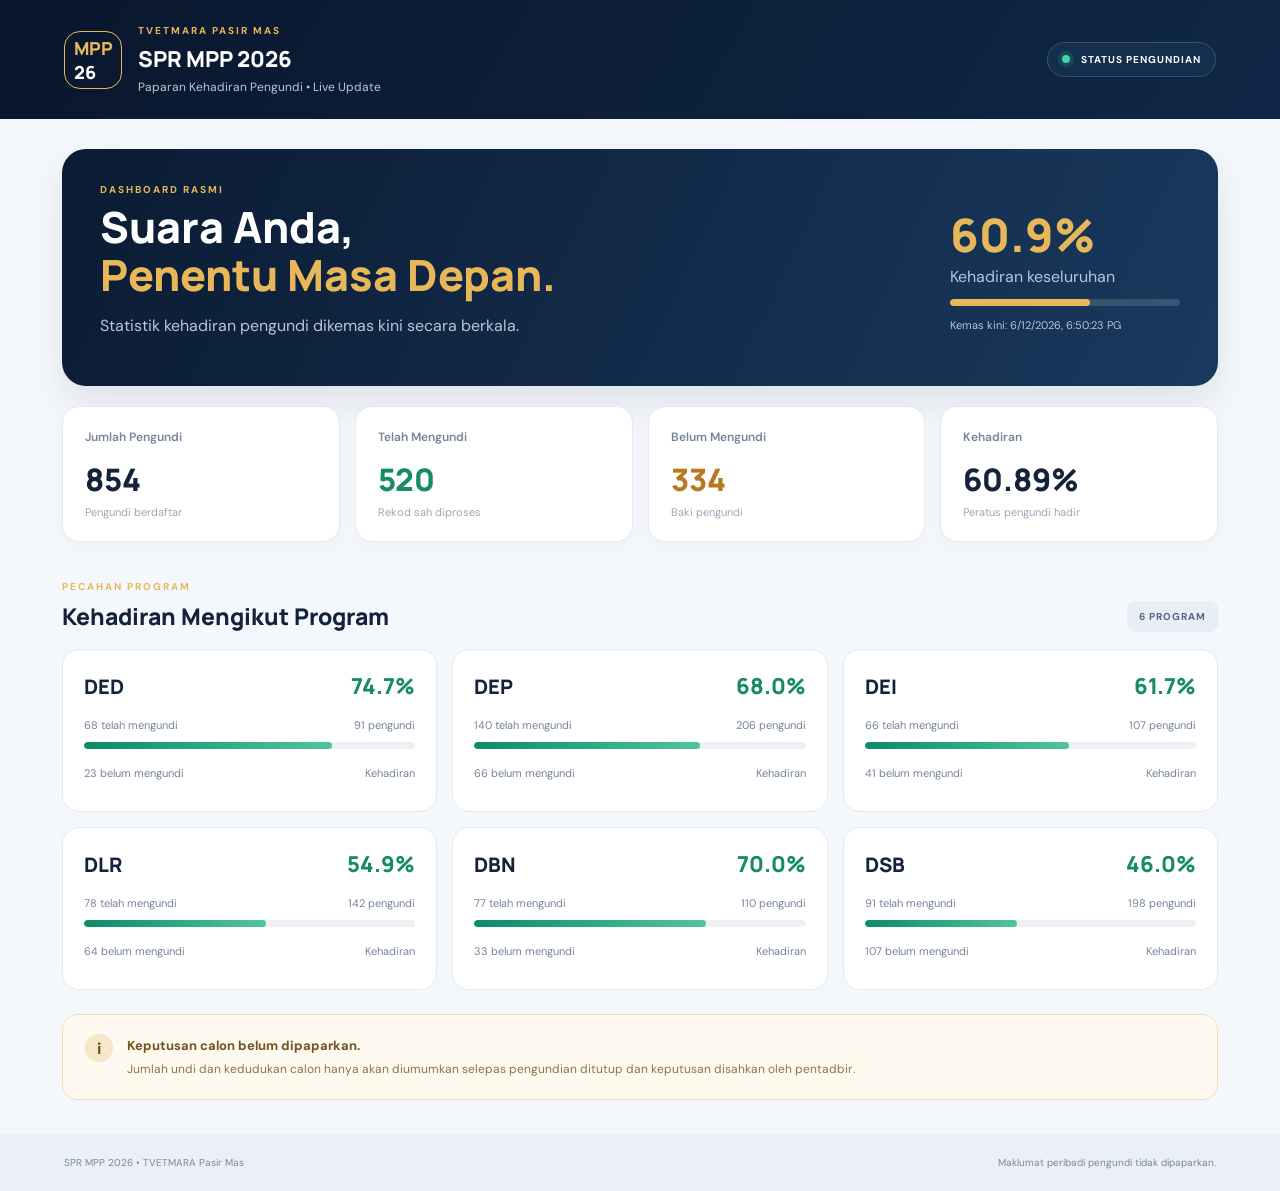
==== index.html @ 7d672038 "Add files via upload" ====
<!doctype html>
<html lang="ms">
<head>
  <meta charset="utf-8">
  <meta name="viewport" content="width=device-width,initial-scale=1">
  <title>SPR MPP 2026 | Live Turnout</title>
  <link rel="stylesheet" href="style.css">
</head>
<body>
  <header class="topbar">
    <div class="brand-mark">MPP<span>26</span></div>
    <div>
      <div class="eyebrow">TVETMARA PASIR MAS</div>
      <h1>SPR MPP 2026</h1>
      <p class="subtitle">Paparan Kehadiran Pengundi • Live Update</p>
    </div>
    <div class="live-pill"><span class="pulse"></span> STATUS PENGUNDIAN</div>
  </header>

  <main>
    <section class="hero">
      <div>
        <p class="eyebrow">DASHBOARD RASMI</p>
        <h2>Suara Anda,<br><span>Penentu Masa Depan.</span></h2>
        <p class="muted">Statistik kehadiran pengundi dikemas kini secara berkala.</p>
      </div>
      <div class="hero-side">
        <div class="big-number" id="overallRate">—%</div>
        <div class="muted">Kehadiran keseluruhan</div>
        <div class="progress"><span id="overallProgress"></span></div>
        <div class="small muted" id="updatedAt">Menunggu sambungan data…</div>
      </div>
    </section>

    <section class="stats-grid" aria-label="Statistik keseluruhan">
      <article class="stat-card"><div class="stat-label">Jumlah Pengundi</div><div class="stat-value" id="totalVoters">854</div><div class="stat-note">Pengundi berdaftar</div></article>
      <article class="stat-card"><div class="stat-label">Telah Mengundi</div><div class="stat-value green" id="voted">—</div><div class="stat-note">Rekod sah diproses</div></article>
      <article class="stat-card"><div class="stat-label">Belum Mengundi</div><div class="stat-value amber" id="notVoted">—</div><div class="stat-note">Baki pengundi</div></article>
      <article class="stat-card"><div class="stat-label">Kehadiran</div><div class="stat-value" id="rate">—%</div><div class="stat-note">Peratus pengundi hadir</div></article>
    </section>

    <section class="section-head">
      <div><p class="eyebrow">PECAHAN PROGRAM</p><h2>Kehadiran Mengikut Program</h2></div>
      <span class="tag">6 PROGRAM</span>
    </section>
    <section class="program-grid" id="programGrid"></section>

    <section class="notice">
      <div class="notice-icon">i</div>
      <div><strong>Keputusan calon belum dipaparkan.</strong><p>Jumlah undi dan kedudukan calon hanya akan diumumkan selepas pengundian ditutup dan keputusan disahkan oleh pentadbir.</p></div>
    </section>
  </main>

  <footer>
    <span>SPR MPP 2026 • TVETMARA Pasir Mas</span>
    <span>Maklumat peribadi pengundi tidak dipaparkan.</span>
  </footer>
  <script src="app.js"></script>
</body>
</html>
---- style.css ----
@import url('https://fonts.googleapis.com/css2?family=DM+Sans:wght@400;500;600;700&family=Manrope:wght@400;500;600;700;800&display=swap');
:root{--navy:#09172d;--navy2:#102747;--gold:#e8b75a;--ink:#14233b;--muted:#75839a;--bg:#f4f7fb;--line:#e4eaf2;--green:#168a69;--amber:#b7791f}
*{box-sizing:border-box}body{margin:0;background:var(--bg);color:var(--ink);font-family:'DM Sans',sans-serif}.topbar{display:flex;align-items:center;gap:16px;padding:24px max(5vw,22px);background:linear-gradient(120deg,var(--navy),var(--navy2));color:white}.brand-mark{width:58px;height:58px;display:grid;place-content:center;border:1px solid #e8b75a;border-radius:16px;color:var(--gold);font-family:Manrope;font-weight:800;font-size:18px}.brand-mark span{color:white}.eyebrow{font-size:10px;letter-spacing:2px;font-weight:700;color:var(--gold);margin:0 0 7px}.topbar h1{font:800 22px Manrope;margin:0}.subtitle{font-size:12px;color:#b8c7da;margin:5px 0 0}.live-pill{margin-left:auto;border:1px solid #38526f;background:#142e4d;border-radius:30px;padding:10px 14px;font-size:10px;letter-spacing:1px;font-weight:700;white-space:nowrap}.pulse{display:inline-block;width:8px;height:8px;background:#40d5a2;border-radius:50%;margin-right:8px;box-shadow:0 0 0 4px #40d5a222}main{max-width:1200px;margin:30px auto;padding:0 22px}.hero{background:linear-gradient(115deg,#0b1b33,#19395e);border-radius:24px;padding:34px 38px;color:white;display:flex;justify-content:space-between;gap:24px;align-items:center;box-shadow:0 16px 35px #10274718}.hero h2{font:800 clamp(28px,4vw,43px)/1.12 Manrope;margin:0 0 12px}.hero h2 span{color:var(--gold)}.muted{color:#b6c5d8}.hero-side{min-width:230px}.big-number{font:800 46px Manrope;color:var(--gold)}.progress{height:7px;border-radius:9px;background:#ffffff24;margin:12px 0;overflow:hidden}.progress span{display:block;height:100%;width:0;background:var(--gold);border-radius:9px;transition:width .5s}.small{font-size:11px}.stats-grid{display:grid;grid-template-columns:repeat(4,1fr);gap:15px;margin:20px 0 38px}.stat-card{background:white;border:1px solid var(--line);border-radius:17px;padding:22px;box-shadow:0 5px 18px #0c244208}.stat-label{font-size:12px;color:var(--muted);font-weight:600}.stat-value{font:800 31px Manrope;margin:13px 0 5px}.stat-value.green{color:var(--green)}.stat-value.amber{color:var(--amber)}.stat-note{font-size:11px;color:#9aa6b6}.section-head{display:flex;align-items:end;justify-content:space-between;margin-bottom:17px}.section-head h2{font:800 23px Manrope;margin:0}.tag{font-size:10px;letter-spacing:1px;border-radius:8px;background:#e8eef6;color:#52657e;padding:9px 12px;font-weight:700}.program-grid{display:grid;grid-template-columns:repeat(3,1fr);gap:15px}.program-card{background:white;border:1px solid var(--line);border-radius:17px;padding:21px}.program-top{display:flex;justify-content:space-between;align-items:center}.program-code{font:800 20px Manrope}.program-rate{font:800 22px Manrope;color:var(--green)}.program-meta{display:flex;justify-content:space-between;margin:17px 0 10px;font-size:11px;color:var(--muted)}.bar{height:7px;background:#edf1f6;border-radius:9px;overflow:hidden}.bar span{display:block;width:0;height:100%;background:linear-gradient(90deg,#0d8a68,#50c4a0);border-radius:9px;transition:width .5s}.notice{display:flex;gap:14px;align-items:flex-start;margin:24px 0 10px;padding:19px 22px;border:1px solid #f0dfb7;background:#fffaf0;border-radius:15px;color:#715321}.notice-icon{display:grid;place-content:center;width:28px;height:28px;border-radius:50%;background:#f5e7c7;font-weight:800}.notice strong{font-size:13px}.notice p{font-size:12px;line-height:1.6;margin:5px 0 0;color:#8c7447}footer{display:flex;justify-content:space-between;gap:10px;padding:22px max(5vw,22px);margin-top:34px;background:#eaf0f6;color:#7a899d;font-size:10px}
@media(max-width:800px){.stats-grid{grid-template-columns:repeat(2,1fr)}.program-grid{grid-template-columns:repeat(2,1fr)}.hero{padding:27px;align-items:flex-start;flex-direction:column}.hero-side{width:100%}.live-pill{display:none}}
@media(max-width:520px){.program-grid{grid-template-columns:1fr}.stat-card{padding:17px}.stat-value{font-size:26px}.section-head h2{font-size:19px}footer{flex-direction:column}}
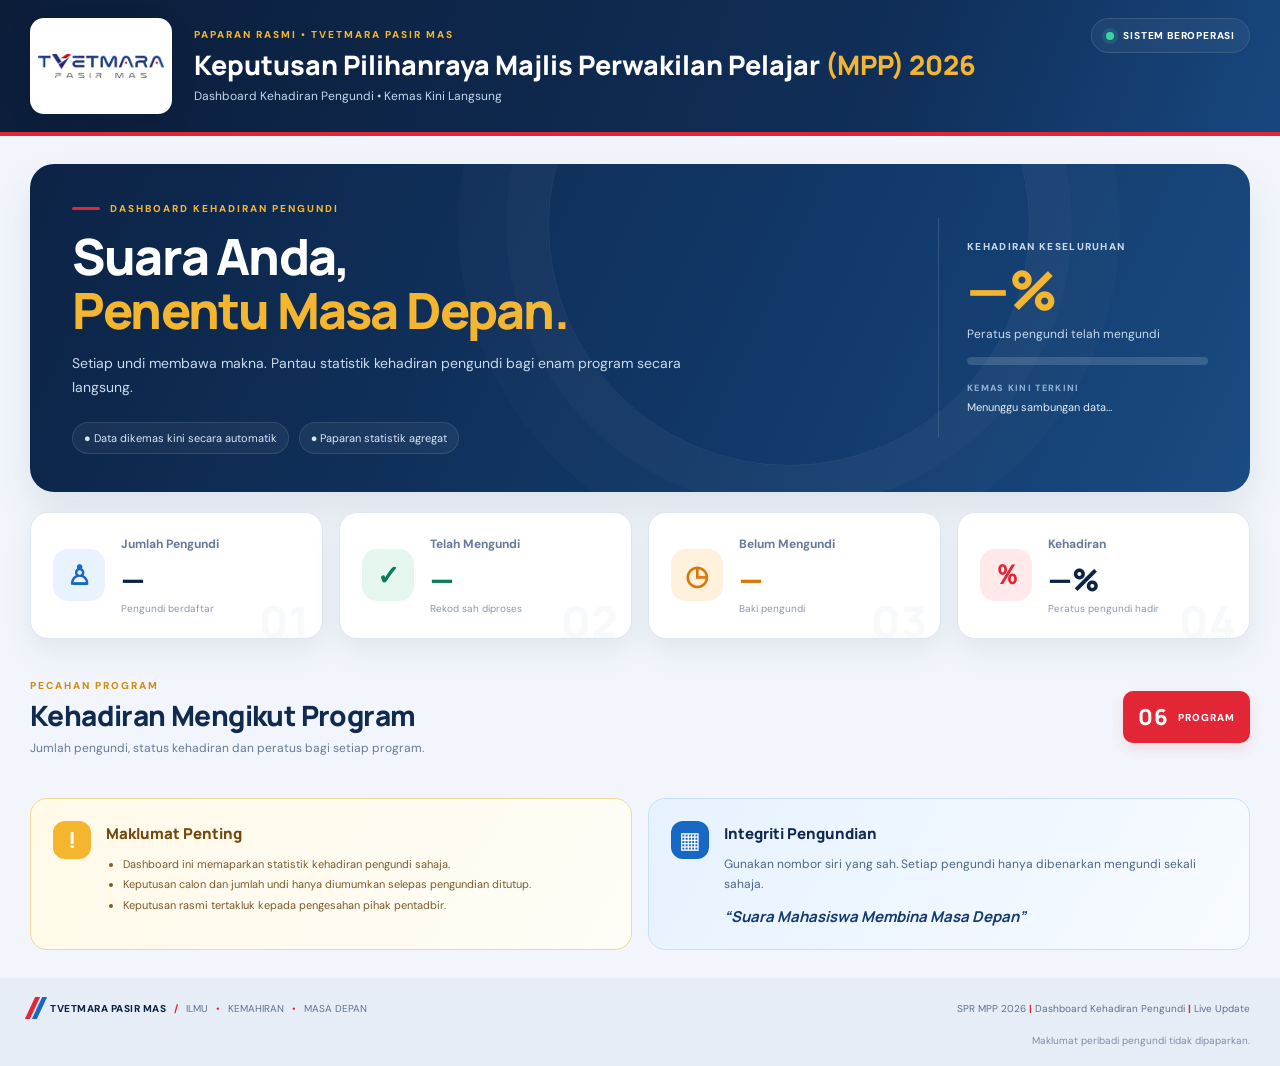
==== commit ff33582a: "Add files via upload" ====
--- a/index.html
+++ b/index.html
@@ -1,60 +1,45 @@
 <!doctype html>
 <html lang="ms">
 <head>
-  <meta charset="utf-8">
-  <meta name="viewport" content="width=device-width,initial-scale=1">
-  <title>SPR MPP 2026 | Live Turnout</title>
-  <link rel="stylesheet" href="style.css">
+<meta charset="utf-8"><meta name="viewport" content="width=device-width,initial-scale=1">
+<meta name="theme-color" content="#102d57">
+<title>Keputusan Pilihanraya Majlis Perwakilan Pelajar (MPP) 2026 | TVETMARA Pasir Mas</title>
+<link rel="preconnect" href="https://fonts.googleapis.com"><link rel="preconnect" href="https://fonts.gstatic.com" crossorigin>
+<link href="https://fonts.googleapis.com/css2?family=DM+Sans:wght@400;500;600;700&family=Manrope:wght@400;500;600;700;800&display=swap" rel="stylesheet">
+<link rel="stylesheet" href="style.css">
 </head>
 <body>
-  <header class="topbar">
-    <div class="brand-mark">MPP<span>26</span></div>
-    <div>
-      <div class="eyebrow">TVETMARA PASIR MAS</div>
-      <h1>SPR MPP 2026</h1>
-      <p class="subtitle">Paparan Kehadiran Pengundi • Live Update</p>
-    </div>
-    <div class="live-pill"><span class="pulse"></span> STATUS PENGUNDIAN</div>
-  </header>
-
-  <main>
-    <section class="hero">
-      <div>
-        <p class="eyebrow">DASHBOARD RASMI</p>
-        <h2>Suara Anda,<br><span>Penentu Masa Depan.</span></h2>
-        <p class="muted">Statistik kehadiran pengundi dikemas kini secara berkala.</p>
-      </div>
-      <div class="hero-side">
-        <div class="big-number" id="overallRate">—%</div>
-        <div class="muted">Kehadiran keseluruhan</div>
-        <div class="progress"><span id="overallProgress"></span></div>
-        <div class="small muted" id="updatedAt">Menunggu sambungan data…</div>
-      </div>
-    </section>
-
-    <section class="stats-grid" aria-label="Statistik keseluruhan">
-      <article class="stat-card"><div class="stat-label">Jumlah Pengundi</div><div class="stat-value" id="totalVoters">854</div><div class="stat-note">Pengundi berdaftar</div></article>
-      <article class="stat-card"><div class="stat-label">Telah Mengundi</div><div class="stat-value green" id="voted">—</div><div class="stat-note">Rekod sah diproses</div></article>
-      <article class="stat-card"><div class="stat-label">Belum Mengundi</div><div class="stat-value amber" id="notVoted">—</div><div class="stat-note">Baki pengundi</div></article>
-      <article class="stat-card"><div class="stat-label">Kehadiran</div><div class="stat-value" id="rate">—%</div><div class="stat-note">Peratus pengundi hadir</div></article>
-    </section>
-
-    <section class="section-head">
-      <div><p class="eyebrow">PECAHAN PROGRAM</p><h2>Kehadiran Mengikut Program</h2></div>
-      <span class="tag">6 PROGRAM</span>
-    </section>
-    <section class="program-grid" id="programGrid"></section>
-
-    <section class="notice">
-      <div class="notice-icon">i</div>
-      <div><strong>Keputusan calon belum dipaparkan.</strong><p>Jumlah undi dan kedudukan calon hanya akan diumumkan selepas pengundian ditutup dan keputusan disahkan oleh pentadbir.</p></div>
-    </section>
-  </main>
-
-  <footer>
-    <span>SPR MPP 2026 • TVETMARA Pasir Mas</span>
-    <span>Maklumat peribadi pengundi tidak dipaparkan.</span>
-  </footer>
-  <script src="app.js"></script>
-</body>
-</html>+<header class="topbar"><div class="brand">
+  <div class="logo-wrap"><img class="official-logo" src="assets/logo-tvetmara-pasir-mas.png" alt="Logo rasmi TVETMARA Pasir Mas" onerror="this.style.display='none';document.getElementById('logoFallback').style.display='grid';">
+  <div class="logo-fallback" id="logoFallback">TVET<span>MARA</span><small>PASIR MAS</small></div></div>
+  <div class="brand-copy"><p class="eyebrow">PAPARAN RASMI • TVETMARA PASIR MAS</p>
+  <h1>Keputusan Pilihanraya Majlis Perwakilan Pelajar <span>(MPP) 2026</span></h1>
+  <p class="subtitle">Dashboard Kehadiran Pengundi • Kemas Kini Langsung</p></div>
+  <div class="live-pill"><span class="pulse"></span>SISTEM BEROPERASI</div>
+</div></header>
+<main class="dashboard">
+<section class="hero"><div class="hero-copy"><div class="hero-kicker"><span class="kicker-line"></span>DASHBOARD KEHADIRAN PENGUNDI</div>
+<h2>Suara Anda,<br><span>Penentu Masa Depan.</span></h2>
+<p>Setiap undi membawa makna. Pantau statistik kehadiran pengundi bagi enam program secara langsung.</p>
+<div class="hero-badges"><span>● Data dikemas kini secara automatik</span><span>● Paparan statistik agregat</span></div></div>
+<aside class="hero-side"><div class="hero-side-label">KEHADIRAN KESELURUHAN</div><div class="big-number" id="overallRate">—%</div>
+<div class="muted">Peratus pengundi telah mengundi</div><div class="progress"><span id="overallProgress"></span></div>
+<div class="updated-label">KEMAS KINI TERKINI</div><div class="small" id="updatedAt">Menunggu sambungan data…</div></aside>
+</section>
+<section class="stats-grid" aria-label="Statistik keseluruhan">
+<article class="stat-card stat-blue"><div class="stat-icon">♙</div><div><div class="stat-label">Jumlah Pengundi</div><div class="stat-value" id="totalVoters">—</div><div class="stat-note">Pengundi berdaftar</div></div><div class="stat-watermark">01</div></article>
+<article class="stat-card stat-green"><div class="stat-icon">✓</div><div><div class="stat-label">Telah Mengundi</div><div class="stat-value green" id="voted">—</div><div class="stat-note">Rekod sah diproses</div></div><div class="stat-watermark">02</div></article>
+<article class="stat-card stat-orange"><div class="stat-icon">◷</div><div><div class="stat-label">Belum Mengundi</div><div class="stat-value amber" id="notVoted">—</div><div class="stat-note">Baki pengundi</div></div><div class="stat-watermark">03</div></article>
+<article class="stat-card stat-red"><div class="stat-icon">％</div><div><div class="stat-label">Kehadiran</div><div class="stat-value" id="rate">—%</div><div class="stat-note">Peratus pengundi hadir</div></div><div class="stat-watermark">04</div></article>
+</section>
+<section class="section-head"><div><p class="eyebrow section-eyebrow">PECAHAN PROGRAM</p><h2>Kehadiran Mengikut Program</h2><p class="section-description">Jumlah pengundi, status kehadiran dan peratus bagi setiap program.</p></div><span class="program-count"><strong>06</strong> PROGRAM</span></section>
+<section class="program-grid" id="programGrid" aria-label="Kehadiran mengikut program"></section>
+<section class="bottom-panels">
+<article class="notice"><div class="notice-icon">!</div><div><h3>Maklumat Penting</h3><ul><li>Dashboard ini memaparkan statistik kehadiran pengundi sahaja.</li><li>Keputusan calon dan jumlah undi hanya diumumkan selepas pengundian ditutup.</li><li>Keputusan rasmi tertakluk kepada pengesahan pihak pentadbir.</li></ul></div></article>
+<article class="voting-panel"><div class="calendar-icon">▦</div><div><h3>Integriti Pengundian</h3><p>Gunakan nombor siri yang sah. Setiap pengundi hanya dibenarkan mengundi sekali sahaja.</p><span class="quote">“Suara Mahasiswa Membina Masa Depan”</span></div></article>
+</section></main>
+<footer class="footer"><div class="footer-brand"><span class="footer-slash"></span><strong>TVETMARA PASIR MAS</strong><span class="footer-divider">/</span> ILMU <i>•</i> KEMAHIRAN <i>•</i> MASA DEPAN</div>
+<div>SPR MPP 2026 <span class="footer-divider">|</span> Dashboard Kehadiran Pengundi <span class="footer-divider">|</span> Live Update</div>
+<p class="privacy-note">Maklumat peribadi pengundi tidak dipaparkan.</p></footer>
+<script src="app.js"></script>
+</body></html>
--- a/style.css
+++ b/style.css
@@ -1,5 +1,21 @@
-@import url('https://fonts.googleapis.com/css2?family=DM+Sans:wght@400;500;600;700&family=Manrope:wght@400;500;600;700;800&display=swap');
-:root{--navy:#09172d;--navy2:#102747;--gold:#e8b75a;--ink:#14233b;--muted:#75839a;--bg:#f4f7fb;--line:#e4eaf2;--green:#168a69;--amber:#b7791f}
-*{box-sizing:border-box}body{margin:0;background:var(--bg);color:var(--ink);font-family:'DM Sans',sans-serif}.topbar{display:flex;align-items:center;gap:16px;padding:24px max(5vw,22px);background:linear-gradient(120deg,var(--navy),var(--navy2));color:white}.brand-mark{width:58px;height:58px;display:grid;place-content:center;border:1px solid #e8b75a;border-radius:16px;color:var(--gold);font-family:Manrope;font-weight:800;font-size:18px}.brand-mark span{color:white}.eyebrow{font-size:10px;letter-spacing:2px;font-weight:700;color:var(--gold);margin:0 0 7px}.topbar h1{font:800 22px Manrope;margin:0}.subtitle{font-size:12px;color:#b8c7da;margin:5px 0 0}.live-pill{margin-left:auto;border:1px solid #38526f;background:#142e4d;border-radius:30px;padding:10px 14px;font-size:10px;letter-spacing:1px;font-weight:700;white-space:nowrap}.pulse{display:inline-block;width:8px;height:8px;background:#40d5a2;border-radius:50%;margin-right:8px;box-shadow:0 0 0 4px #40d5a222}main{max-width:1200px;margin:30px auto;padding:0 22px}.hero{background:linear-gradient(115deg,#0b1b33,#19395e);border-radius:24px;padding:34px 38px;color:white;display:flex;justify-content:space-between;gap:24px;align-items:center;box-shadow:0 16px 35px #10274718}.hero h2{font:800 clamp(28px,4vw,43px)/1.12 Manrope;margin:0 0 12px}.hero h2 span{color:var(--gold)}.muted{color:#b6c5d8}.hero-side{min-width:230px}.big-number{font:800 46px Manrope;color:var(--gold)}.progress{height:7px;border-radius:9px;background:#ffffff24;margin:12px 0;overflow:hidden}.progress span{display:block;height:100%;width:0;background:var(--gold);border-radius:9px;transition:width .5s}.small{font-size:11px}.stats-grid{display:grid;grid-template-columns:repeat(4,1fr);gap:15px;margin:20px 0 38px}.stat-card{background:white;border:1px solid var(--line);border-radius:17px;padding:22px;box-shadow:0 5px 18px #0c244208}.stat-label{font-size:12px;color:var(--muted);font-weight:600}.stat-value{font:800 31px Manrope;margin:13px 0 5px}.stat-value.green{color:var(--green)}.stat-value.amber{color:var(--amber)}.stat-note{font-size:11px;color:#9aa6b6}.section-head{display:flex;align-items:end;justify-content:space-between;margin-bottom:17px}.section-head h2{font:800 23px Manrope;margin:0}.tag{font-size:10px;letter-spacing:1px;border-radius:8px;background:#e8eef6;color:#52657e;padding:9px 12px;font-weight:700}.program-grid{display:grid;grid-template-columns:repeat(3,1fr);gap:15px}.program-card{background:white;border:1px solid var(--line);border-radius:17px;padding:21px}.program-top{display:flex;justify-content:space-between;align-items:center}.program-code{font:800 20px Manrope}.program-rate{font:800 22px Manrope;color:var(--green)}.program-meta{display:flex;justify-content:space-between;margin:17px 0 10px;font-size:11px;color:var(--muted)}.bar{height:7px;background:#edf1f6;border-radius:9px;overflow:hidden}.bar span{display:block;width:0;height:100%;background:linear-gradient(90deg,#0d8a68,#50c4a0);border-radius:9px;transition:width .5s}.notice{display:flex;gap:14px;align-items:flex-start;margin:24px 0 10px;padding:19px 22px;border:1px solid #f0dfb7;background:#fffaf0;border-radius:15px;color:#715321}.notice-icon{display:grid;place-content:center;width:28px;height:28px;border-radius:50%;background:#f5e7c7;font-weight:800}.notice strong{font-size:13px}.notice p{font-size:12px;line-height:1.6;margin:5px 0 0;color:#8c7447}footer{display:flex;justify-content:space-between;gap:10px;padding:22px max(5vw,22px);margin-top:34px;background:#eaf0f6;color:#7a899d;font-size:10px}
-@media(max-width:800px){.stats-grid{grid-template-columns:repeat(2,1fr)}.program-grid{grid-template-columns:repeat(2,1fr)}.hero{padding:27px;align-items:flex-start;flex-direction:column}.hero-side{width:100%}.live-pill{display:none}}
-@media(max-width:520px){.program-grid{grid-template-columns:1fr}.stat-card{padding:17px}.stat-value{font-size:26px}.section-head h2{font-size:19px}footer{flex-direction:column}}
+ :root{--navy:#0d2344;--navy2:#123b70;--blue:#1768c4;--red:#e32636;--gold:#f4b52f;--ink:#102a50;--muted:#657b9b;--bg:#f2f6fc;--line:#dce6f3;--green:#087b5a;--orange:#d97706;--shadow:0 12px 30px rgba(16,42,80,.08)}
+*{box-sizing:border-box}html{scroll-behavior:smooth}body{margin:0;background:var(--bg);color:var(--ink);font-family:"DM Sans",Arial,sans-serif}
+.topbar{background:linear-gradient(110deg,#0b1d39,#102f59 70%,#17477f);color:#fff;border-bottom:4px solid var(--red);position:relative;overflow:hidden}.brand{max-width:1440px;margin:auto;padding:18px 30px;display:flex;align-items:center;gap:22px}
+.logo-wrap{flex:0 0 142px;width:142px;height:96px;background:#fff;border-radius:14px;padding:8px;display:flex;align-items:center;justify-content:center;box-shadow:0 8px 22px #06162b30}.official-logo{max-width:100%;max-height:100%;object-fit:contain}.logo-fallback{display:none;width:100%;height:100%;place-content:center;text-align:center;font-family:Manrope,sans-serif;font-weight:800;font-size:20px;line-height:1;color:#123b70;letter-spacing:-1px}.logo-fallback span{color:#e32636}.logo-fallback small{display:block;font-size:10px;letter-spacing:3px;margin-top:6px;color:#123b70}
+.brand-copy{min-width:0;max-width:900px}.eyebrow{font-size:10px;letter-spacing:2px;font-weight:800;color:var(--gold);margin:0 0 8px}.brand h1{font:800 clamp(19px,2.1vw,30px)/1.22 Manrope,sans-serif;margin:0;color:#fff;max-width:920px}.brand h1 span{color:var(--gold)}.subtitle{font-size:12px;color:#c4d6ec;margin:7px 0 0}
+.live-pill{margin-left:auto;align-self:flex-start;display:flex;align-items:center;gap:9px;border:1px solid #3c5d83;background:#ffffff0c;border-radius:30px;padding:10px 14px;font-size:10px;letter-spacing:.8px;font-weight:800;white-space:nowrap}.pulse{width:8px;height:8px;background:#39d6a1;border-radius:50%;box-shadow:0 0 0 4px #39d6a125;animation:pulse 2s infinite}@keyframes pulse{50%{box-shadow:0 0 0 8px #39d6a100}}
+.dashboard{max-width:1440px;margin:28px auto 0;padding:0 30px}.hero{position:relative;overflow:hidden;display:grid;grid-template-columns:minmax(0,1fr) 270px;gap:30px;align-items:center;background:linear-gradient(115deg,#0c2345,#123a6b 65%,#1a4b82);border-radius:24px;padding:38px 42px;color:#fff;box-shadow:0 20px 40px #102b4d18}
+.hero:before{content:"";position:absolute;right:220px;top:-180px;width:480px;height:480px;border:1px solid #ffffff12;border-radius:50%;box-shadow:0 0 0 42px #ffffff05,0 0 0 90px #ffffff04;pointer-events:none}.hero-kicker{font-size:10px;letter-spacing:2px;font-weight:800;color:var(--gold);display:flex;align-items:center;gap:10px;margin-bottom:14px}.kicker-line{width:28px;height:3px;background:var(--red);display:inline-block;border-radius:3px}
+.hero h2{font:800 clamp(30px,4vw,50px)/1.08 Manrope,sans-serif;margin:0 0 15px;letter-spacing:-1.8px}.hero h2 span{color:var(--gold)}.hero-copy>p{max-width:650px;color:#c9d9ee;font-size:14px;line-height:1.7;margin:0}.hero-badges{display:flex;flex-wrap:wrap;gap:10px;margin-top:22px;color:#d8e6f7;font-size:11px}.hero-badges span{background:#ffffff0d;border:1px solid #ffffff1b;padding:8px 11px;border-radius:20px}
+.hero-side{position:relative;padding:22px 0 22px 28px;border-left:1px solid #ffffff20}.hero-side-label,.updated-label{font-size:10px;font-weight:800;letter-spacing:1.3px;color:#c8d9ee}.big-number{font:800 54px/1.2 Manrope,sans-serif;color:var(--gold);margin:4px 0}.muted{font-size:12px;color:#c8d9ee}.progress{height:8px;border-radius:20px;background:#ffffff25;margin:15px 0 17px;overflow:hidden}.progress span{display:block;height:100%;width:0;background:linear-gradient(90deg,#f4b52f,#ffda78);border-radius:20px;transition:width .6s}.updated-label{font-size:9px;color:#90b1d7;margin-bottom:5px}.small{font-size:11px;color:#e2ebf7;line-height:1.5}
+.stats-grid{display:grid;grid-template-columns:repeat(4,minmax(0,1fr));gap:16px;margin:20px 0 40px}.stat-card{position:relative;display:flex;align-items:center;gap:16px;overflow:hidden;background:#fff;border:1px solid var(--line);border-radius:18px;padding:23px 22px;box-shadow:var(--shadow);min-width:0;transition:transform .2s,box-shadow .2s}.stat-card:hover,.program-card:hover{transform:translateY(-3px);box-shadow:0 16px 34px #102a5015}
+.stat-icon{width:52px;height:52px;flex:0 0 52px;display:grid;place-items:center;border-radius:15px;background:#e9f2ff;color:var(--blue);font-size:27px;font-weight:800}.stat-green .stat-icon{background:#e5f6ef;color:var(--green)}.stat-orange .stat-icon{background:#fff1dc;color:var(--orange)}.stat-red .stat-icon{background:#ffe9eb;color:var(--red)}
+.stat-label{font-size:12px;color:var(--muted);font-weight:700;white-space:nowrap}.stat-value{font:800 clamp(25px,2.4vw,34px)/1.25 Manrope,sans-serif;margin:8px 0 4px;color:var(--navy)}.stat-value.green{color:var(--green)}.stat-value.amber{color:var(--orange)}.stat-note{font-size:10px;color:#8a9ab1}.stat-watermark{position:absolute;right:13px;bottom:-13px;font:800 44px Manrope;color:#123b7008;pointer-events:none}
+.section-head{display:flex;align-items:center;justify-content:space-between;gap:20px;margin-bottom:18px}.section-eyebrow{color:#d18b0d;margin-bottom:7px}.section-head h2{font:800 clamp(21px,2.5vw,28px)/1.2 Manrope,sans-serif;margin:0;letter-spacing:-.6px}.section-description{font-size:12px;color:var(--muted);margin:7px 0 0}.program-count{display:flex;align-items:center;gap:9px;padding:11px 15px;border-radius:10px;background:var(--red);color:#fff;font-size:10px;font-weight:800;letter-spacing:1px;white-space:nowrap;box-shadow:0 6px 15px #e3263622}.program-count strong{font:800 22px Manrope}
+.program-grid{display:grid;grid-template-columns:repeat(3,minmax(0,1fr));gap:16px}.program-card{position:relative;background:#fff;border:1px solid var(--line);border-radius:18px;padding:22px;box-shadow:0 5px 18px #102a5007;min-width:0;transition:transform .2s,box-shadow .2s}.program-card:before{content:"";position:absolute;left:0;top:22px;bottom:22px;width:4px;border-radius:0 5px 5px 0;background:var(--program-accent,var(--blue))}.program-top{display:flex;justify-content:space-between;align-items:center;gap:12px}.program-code{font:800 25px Manrope,sans-serif;color:var(--navy);letter-spacing:-.6px}.program-rate{font:800 25px Manrope;color:var(--green);white-space:nowrap}.program-meta{display:flex;justify-content:space-between;gap:12px;margin:17px 0 10px;font-size:11px;color:var(--muted)}.program-meta span:last-child{text-align:right}.bar{height:8px;background:#e9eef5;border-radius:20px;overflow:hidden}.bar span{display:block;width:0;height:100%;background:linear-gradient(90deg,#087b5a,#44c49b);border-radius:20px;transition:width .6s}.program-card .program-meta:last-child{margin:11px 0 0}
+.bottom-panels{display:grid;grid-template-columns:1fr 1fr;gap:16px;margin:24px 0 28px}.notice,.voting-panel{display:flex;align-items:flex-start;gap:15px;padding:22px;border-radius:17px}.notice{border:1px solid #f1d995;background:linear-gradient(120deg,#fff9e8,#fffdf7);color:#74480b}.notice-icon{display:grid;place-items:center;flex:0 0 38px;width:38px;height:38px;border-radius:12px;background:var(--gold);color:#fff;font:800 22px Manrope}.notice h3,.voting-panel h3{font:800 15px Manrope;margin:2px 0 10px}.notice ul{margin:0;padding:0 0 0 17px;font-size:11px;line-height:1.9;color:#795b2d}
+.voting-panel{background:linear-gradient(120deg,#e7f2ff,#f7fbff);border:1px solid #c8e0ff}.calendar-icon{display:grid;place-items:center;flex:0 0 38px;width:38px;height:38px;border-radius:12px;background:var(--blue);color:#fff;font-size:23px}.voting-panel p{font-size:12px;line-height:1.7;color:#4c6689;margin:0 0 12px}.quote{font:700 italic 15px Manrope;color:var(--navy2)}
+.footer{display:flex;align-items:center;justify-content:space-between;gap:15px;flex-wrap:wrap;background:#e6edf6;padding:19px max(30px,calc((100vw - 1380px)/2));font-size:10px;color:#5e7290}.footer-brand{display:flex;align-items:center;gap:8px;flex-wrap:wrap}.footer-brand strong{color:var(--navy);font-weight:800;letter-spacing:.5px}.footer-slash{width:5px;height:22px;background:var(--red);transform:skew(-25deg);display:inline-block;box-shadow:7px 0 0 var(--blue);margin-right:7px}.footer-divider{color:var(--red);font-weight:800}.footer-brand i{font-style:normal;color:var(--red)}.privacy-note{width:100%;margin:0;text-align:right;color:#7e8fa7}
+@media(max-width:1050px){.brand{gap:16px;padding:16px 22px}.logo-wrap{flex-basis:115px;width:115px;height:82px}.live-pill{font-size:9px}.dashboard{padding:0 22px}.hero{padding:30px;grid-template-columns:minmax(0,1fr) 230px}.stats-grid{grid-template-columns:repeat(2,minmax(0,1fr))}.program-grid{grid-template-columns:repeat(2,minmax(0,1fr))}.stat-value{font-size:30px}}
+@media(max-width:650px){.brand{padding:14px;gap:12px;align-items:flex-start}.logo-wrap{flex-basis:74px;width:74px;height:68px;padding:5px;border-radius:10px}.logo-fallback{font-size:13px}.logo-fallback small{font-size:7px;letter-spacing:1px}.brand h1{font-size:17px}.brand .eyebrow{font-size:8px;letter-spacing:1px}.subtitle{font-size:10px;line-height:1.5}.live-pill{position:absolute;right:14px;bottom:10px;padding:6px 8px;font-size:8px}.brand-copy{padding-bottom:24px}.dashboard{padding:0 14px;margin-top:16px}.hero{display:block;padding:24px 20px;border-radius:18px}.hero h2{font-size:33px}.hero-copy>p{font-size:12px}.hero-badges{font-size:9px}.hero-side{margin-top:24px;padding:18px 0 0;border-left:0;border-top:1px solid #ffffff20}.big-number{font-size:43px}.stats-grid{gap:10px;margin:14px 0 30px}.stat-card{padding:14px 12px;gap:10px;border-radius:14px;align-items:flex-start}.stat-icon{width:35px;height:35px;flex-basis:35px;border-radius:10px;font-size:19px}.stat-label{font-size:10px;white-space:normal}.stat-value{font-size:24px;margin:7px 0 3px}.stat-note{font-size:9px}.stat-watermark{display:none}.section-head{align-items:flex-start}.section-head h2{font-size:20px}.section-description{font-size:10px;line-height:1.5}.program-count{padding:8px 10px;font-size:8px;gap:5px}.program-count strong{font-size:17px}.program-grid{grid-template-columns:1fr;gap:11px}.program-card{padding:18px}.program-code,.program-rate{font-size:22px}.program-meta{font-size:10px;margin:13px 0 9px}.bottom-panels{grid-template-columns:1fr;gap:11px;margin-top:18px}.notice,.voting-panel{padding:17px}.footer{padding:18px 14px;gap:12px;font-size:9px}.privacy-note{text-align:left}}
+@media(prefers-reduced-motion:reduce){*,*:before,*:after{animation:none!important;transition:none!important;scroll-behavior:auto!important}}
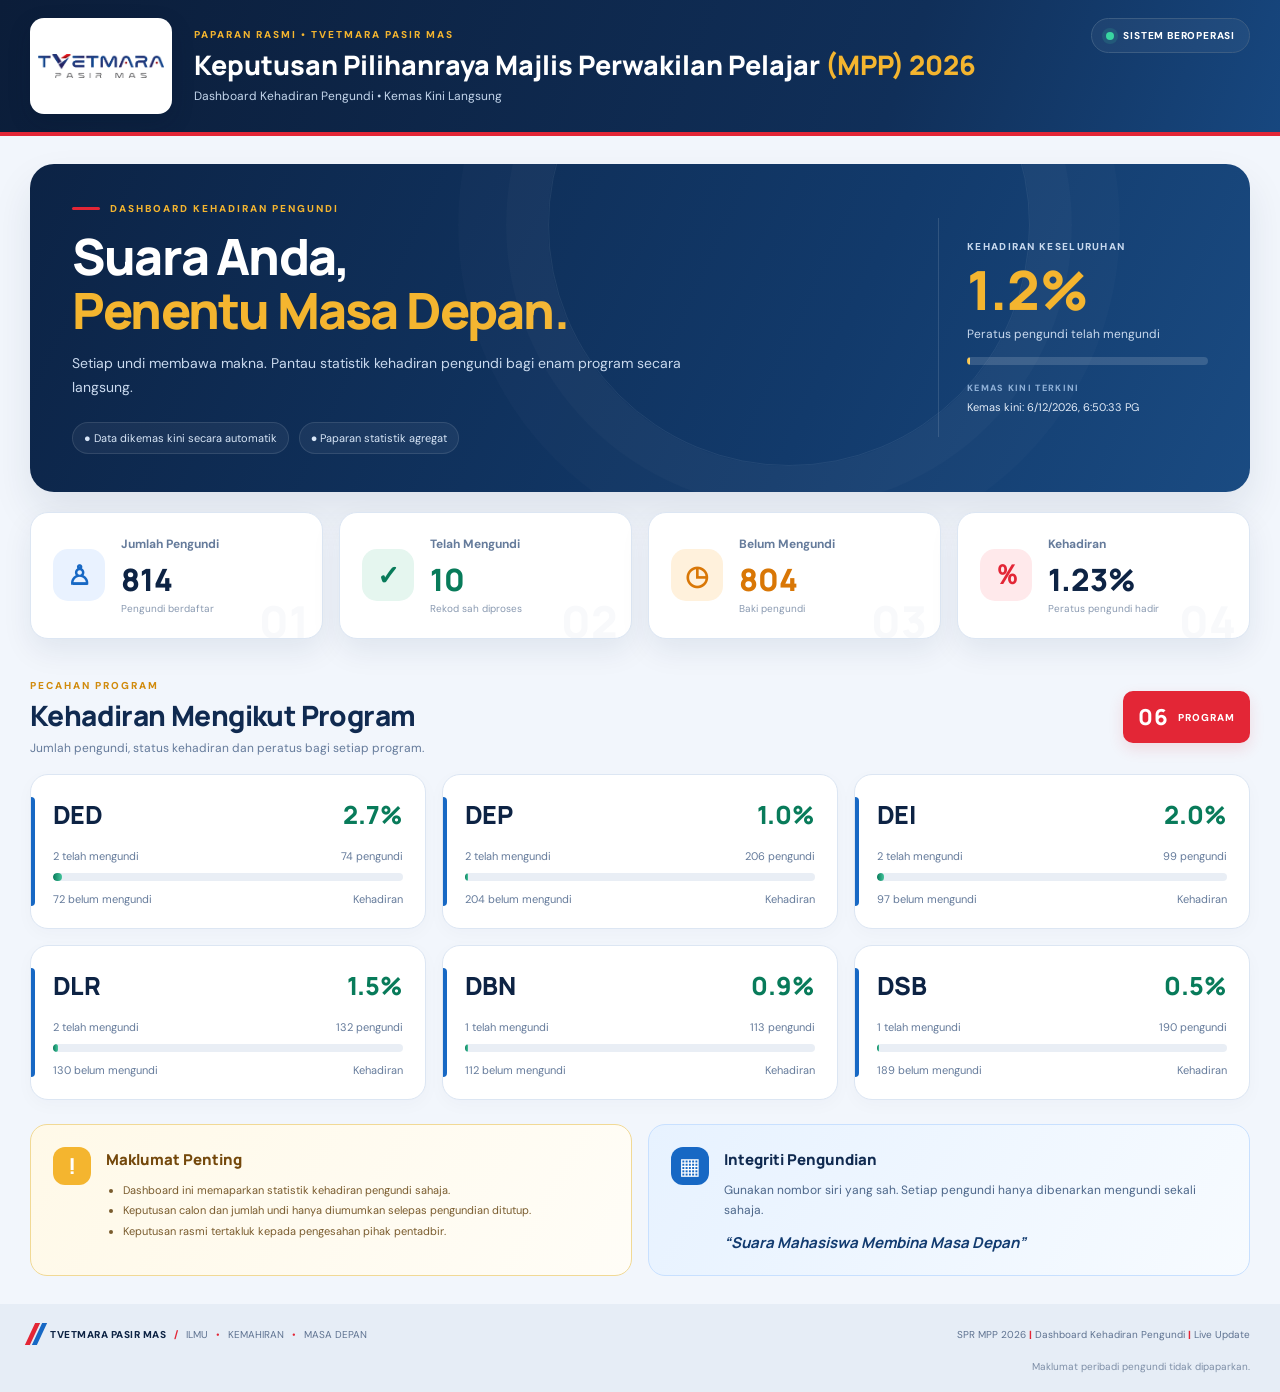
==== commit dc4ec551: "Update index.html" ====
--- a/index.html
+++ b/index.html
@@ -7,6 +7,9 @@
 <link rel="preconnect" href="https://fonts.googleapis.com"><link rel="preconnect" href="https://fonts.gstatic.com" crossorigin>
 <link href="https://fonts.googleapis.com/css2?family=DM+Sans:wght@400;500;600;700&family=Manrope:wght@400;500;600;700;800&display=swap" rel="stylesheet">
 <link rel="stylesheet" href="style.css">
+<link rel="icon" href="./favicon.ico" sizes="any">
+<link rel="icon" type="image/png" href="./favicon.png">
+<link rel="apple-touch-icon" href="./apple-touch-icon.png">
 </head>
 <body>
 <header class="topbar"><div class="brand">
@@ -42,4 +45,4 @@
 <div>SPR MPP 2026 <span class="footer-divider">|</span> Dashboard Kehadiran Pengundi <span class="footer-divider">|</span> Live Update</div>
 <p class="privacy-note">Maklumat peribadi pengundi tidak dipaparkan.</p></footer>
 <script src="app.js"></script>
-</body></html>+</body></html>
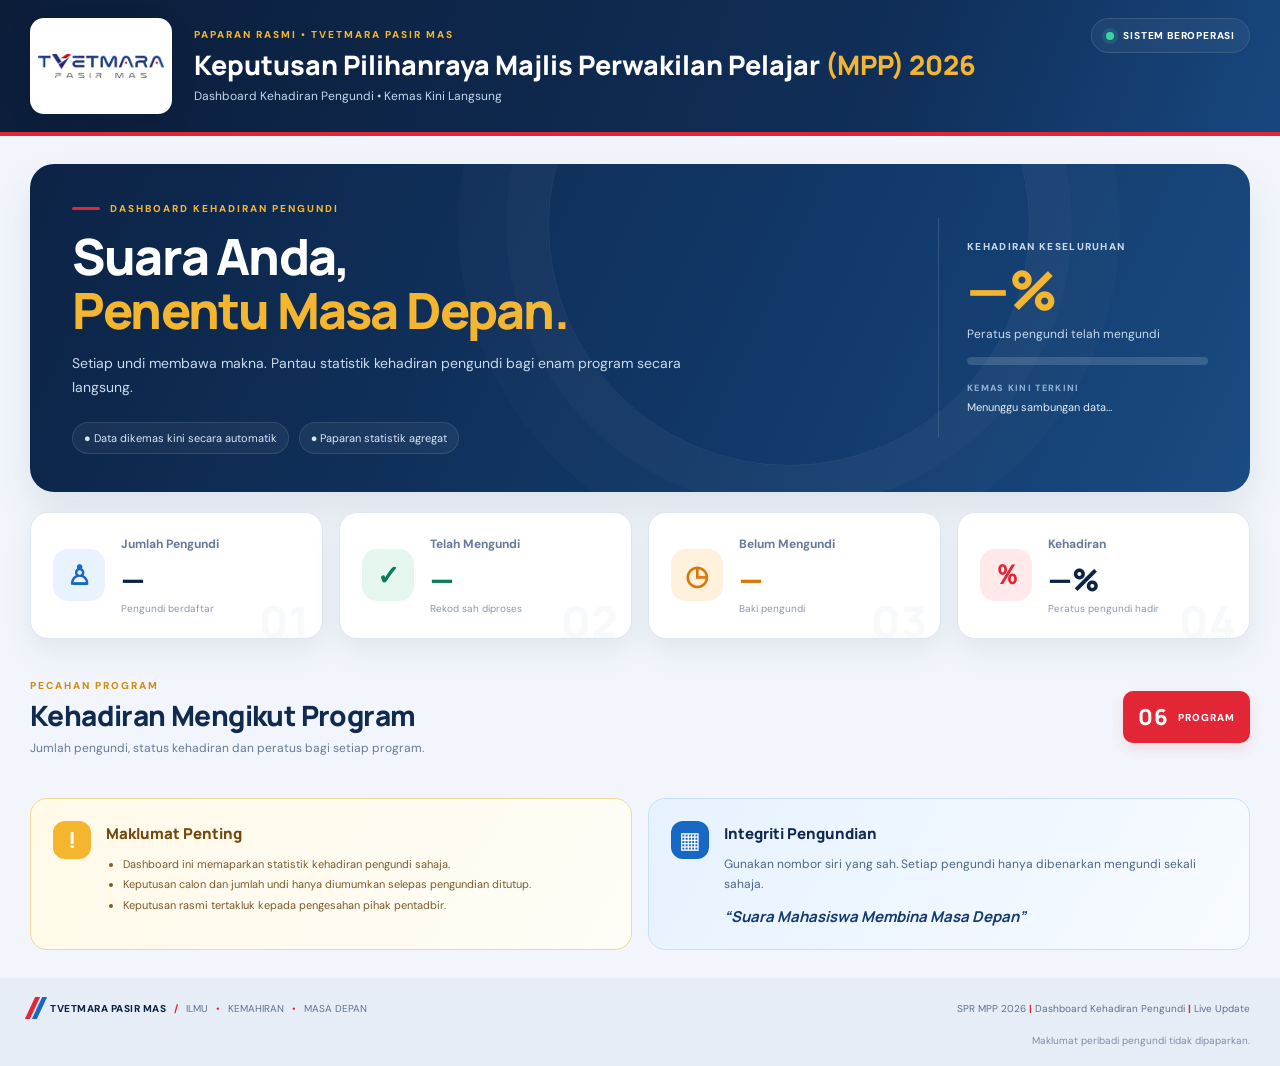
==== commit bcb4d7ed: "Update index.html" ====
--- a/index.html
+++ b/index.html
@@ -3,7 +3,7 @@
 <head>
 <meta charset="utf-8"><meta name="viewport" content="width=device-width,initial-scale=1">
 <meta name="theme-color" content="#102d57">
-<title>Keputusan Pilihanraya Majlis Perwakilan Pelajar (MPP) 2026 | TVETMARA Pasir Mas</title>
+<title>Kehadiran Pilihanraya Majlis Perwakilan Pelajar (MPP) 2026 | TVETMARA Pasir Mas</title>
 <link rel="preconnect" href="https://fonts.googleapis.com"><link rel="preconnect" href="https://fonts.gstatic.com" crossorigin>
 <link href="https://fonts.googleapis.com/css2?family=DM+Sans:wght@400;500;600;700&family=Manrope:wght@400;500;600;700;800&display=swap" rel="stylesheet">
 <link rel="stylesheet" href="style.css">
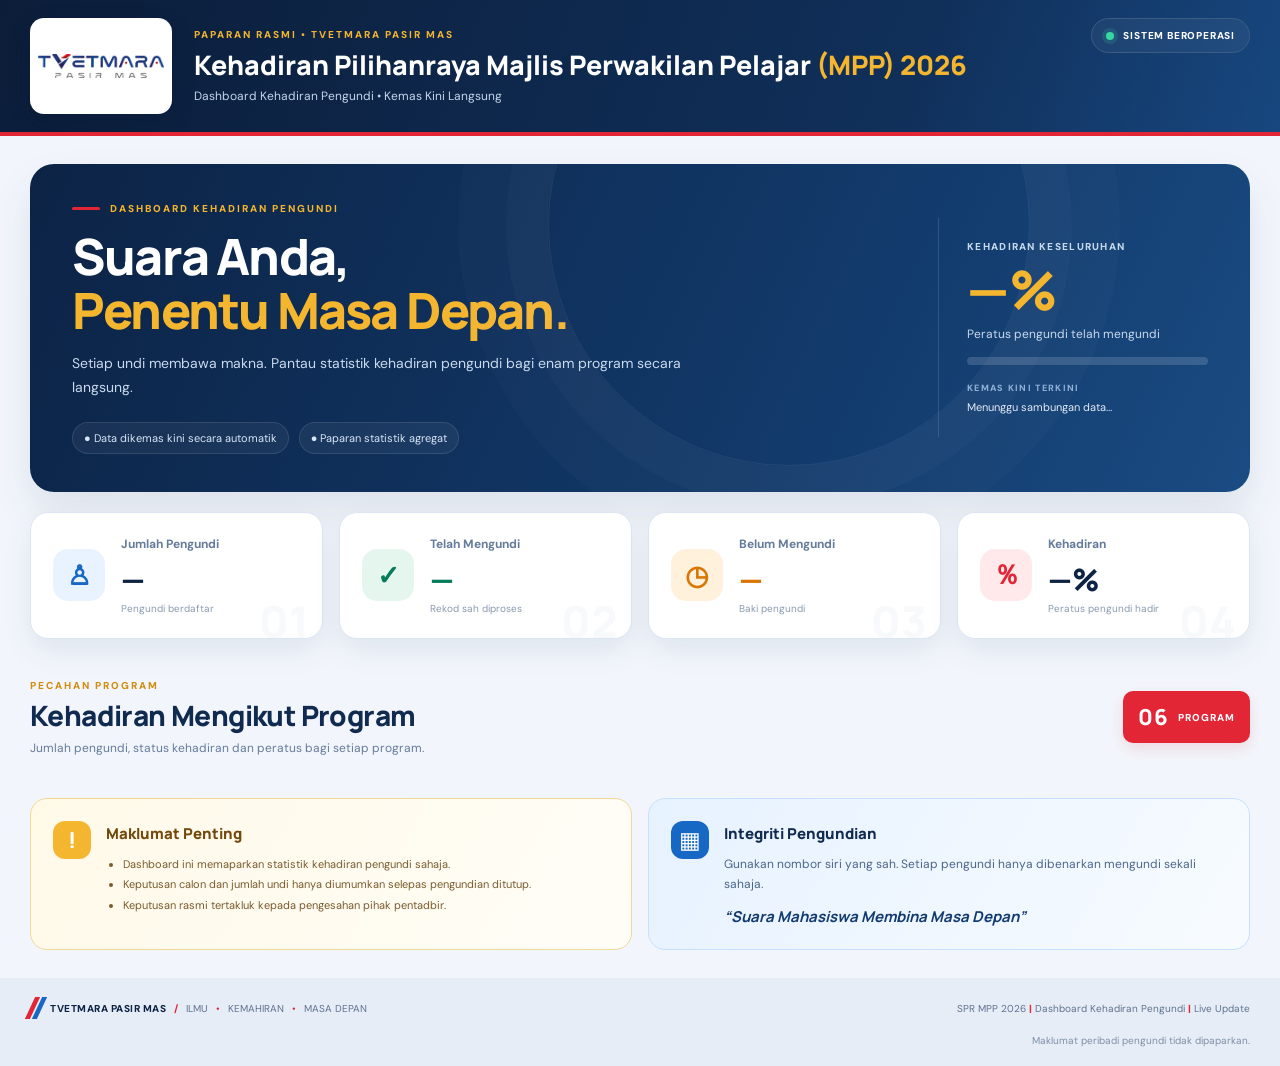
==== commit 5a52162a: "Update index.html" ====
--- a/index.html
+++ b/index.html
@@ -16,7 +16,7 @@
   <div class="logo-wrap"><img class="official-logo" src="assets/logo-tvetmara-pasir-mas.png" alt="Logo rasmi TVETMARA Pasir Mas" onerror="this.style.display='none';document.getElementById('logoFallback').style.display='grid';">
   <div class="logo-fallback" id="logoFallback">TVET<span>MARA</span><small>PASIR MAS</small></div></div>
   <div class="brand-copy"><p class="eyebrow">PAPARAN RASMI • TVETMARA PASIR MAS</p>
-  <h1>Keputusan Pilihanraya Majlis Perwakilan Pelajar <span>(MPP) 2026</span></h1>
+  <h1>Kehadiran Pilihanraya Majlis Perwakilan Pelajar <span>(MPP) 2026</span></h1>
   <p class="subtitle">Dashboard Kehadiran Pengundi • Kemas Kini Langsung</p></div>
   <div class="live-pill"><span class="pulse"></span>SISTEM BEROPERASI</div>
 </div></header>
